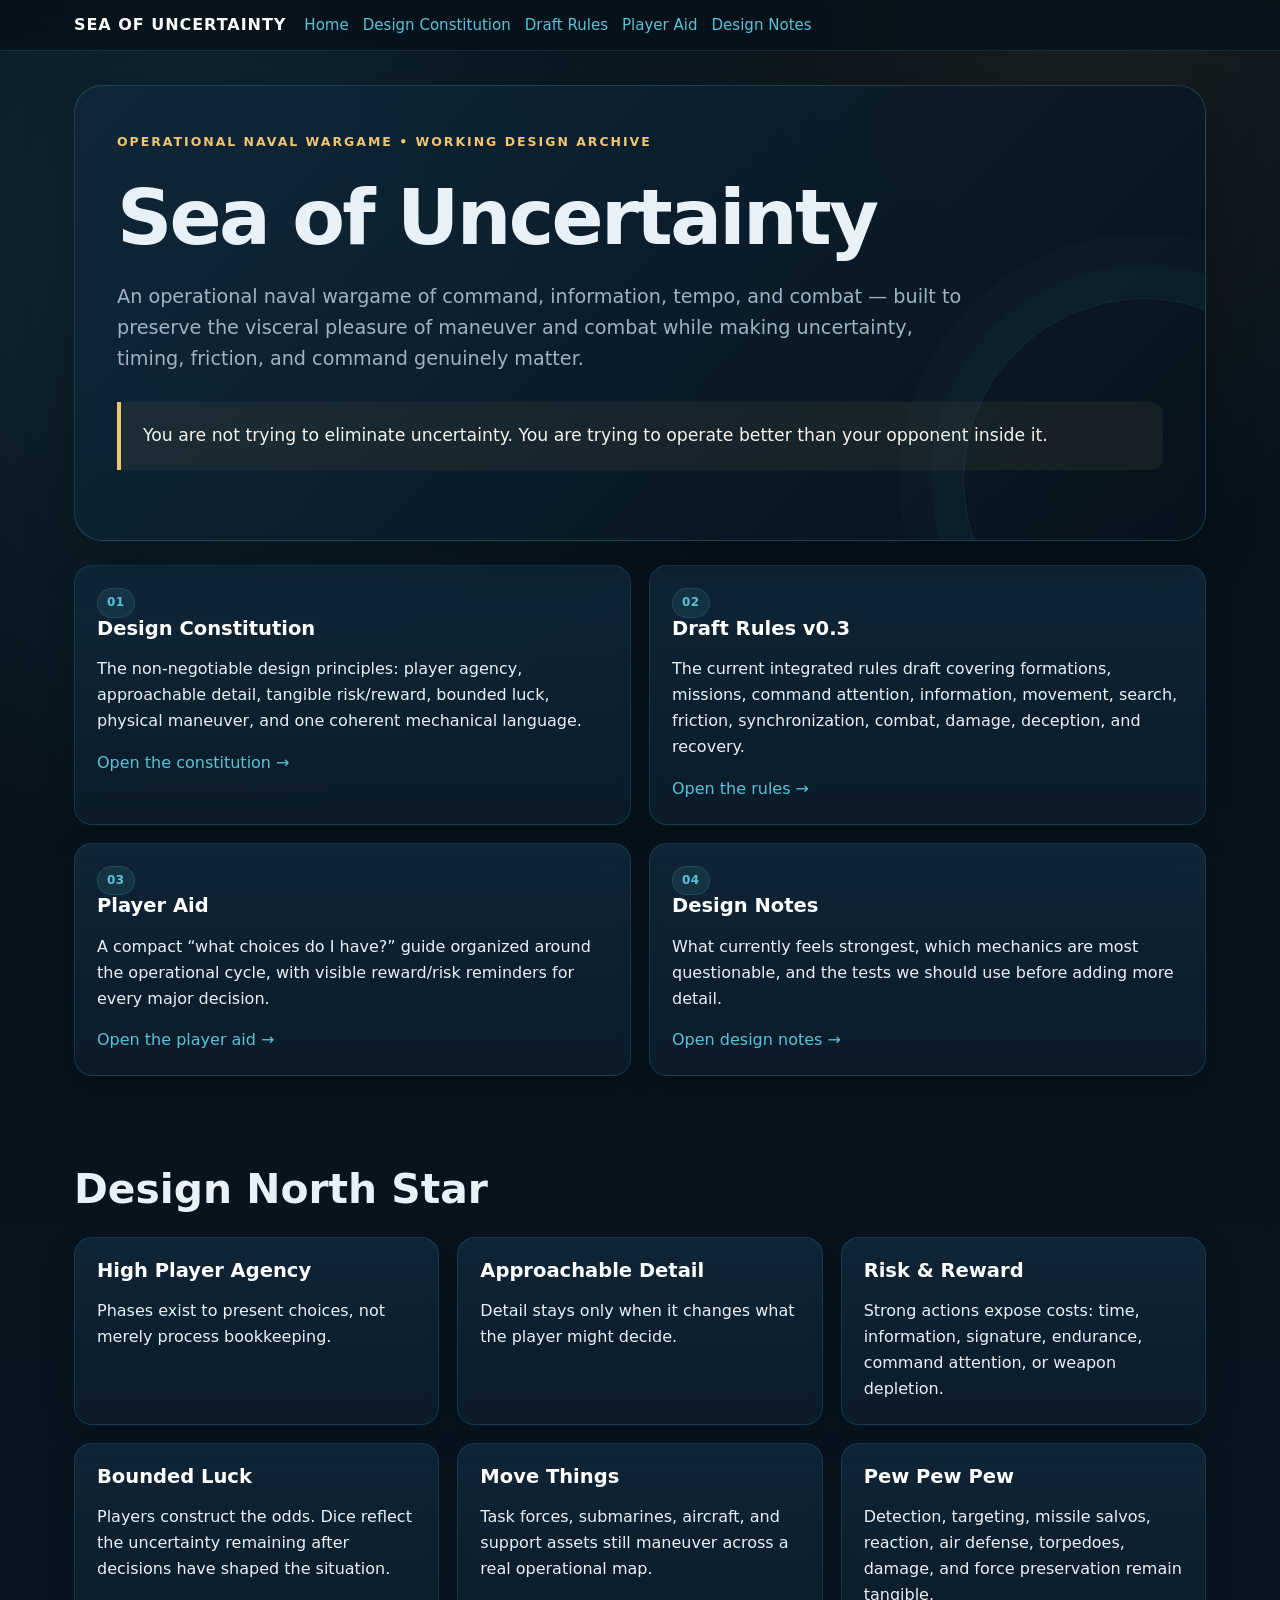
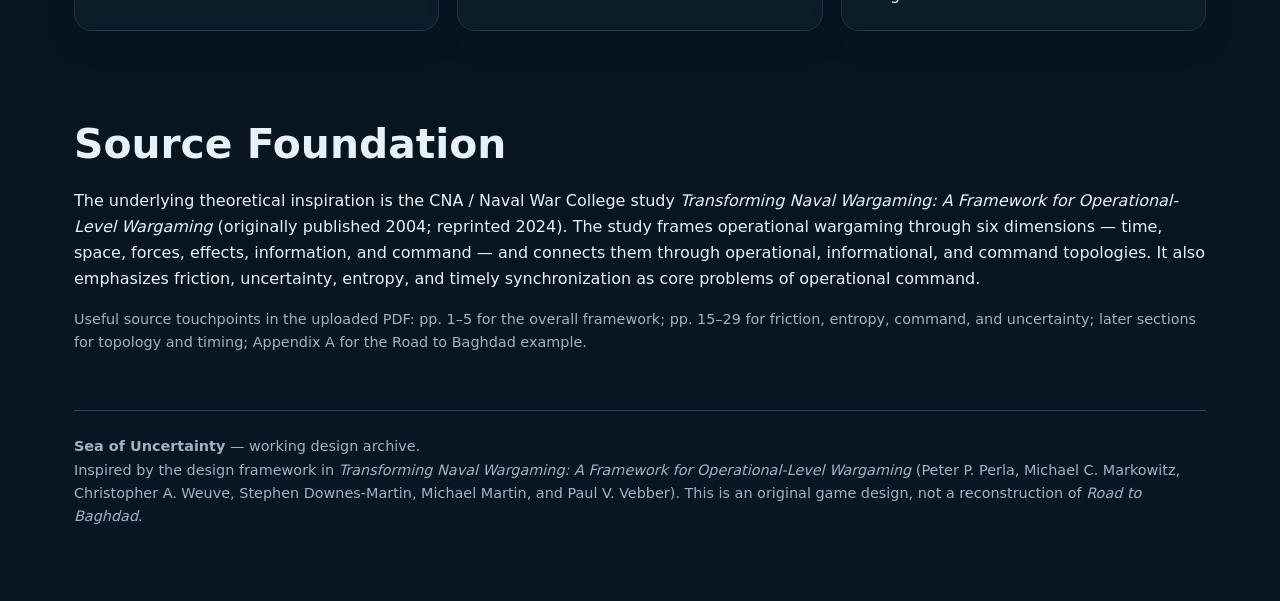
==== docs/rules/SeaOfUncertainty/index.html @ 9f47f304 "Adding the new design for Sea Of Uncertainty rules to the repo" ====
<!doctype html>
<html lang="en"><head><meta charset="utf-8"><meta name="viewport" content="width=device-width,initial-scale=1">
<title>Sea of Uncertainty — Design Archive</title><link rel="stylesheet" href="styles.css"></head>
<body>
<div class="site-nav"><div class="inner">
  <div class="brand">Sea of Uncertainty</div>
  <div class="navlinks">
    <a href="index.html">Home</a>
    <a href="01_design_constitution.html">Design Constitution</a>
    <a href="02_draft_rules_v0_3.html">Draft Rules</a>
    <a href="03_player_aid.html">Player Aid</a>
    <a href="04_design_notes.html">Design Notes</a>
  </div>
</div></div>
<main class="wrap">
<section class="hero">
  <span class="kicker">Operational Naval Wargame • Working Design Archive</span>
  <h1>Sea of Uncertainty</h1>
  <p class="subtitle">An operational naval wargame of command, information, tempo, and combat — built to preserve the visceral pleasure of maneuver and combat while making uncertainty, timing, friction, and command genuinely matter.</p>
  <div class="quote">You are not trying to eliminate uncertainty. You are trying to operate better than your opponent inside it.</div>
</section>

<section class="grid">
  <article class="card wide"><span class="badge">01</span><h3>Design Constitution</h3>
    <p>The non-negotiable design principles: player agency, approachable detail, tangible risk/reward, bounded luck, physical maneuver, and one coherent mechanical language.</p>
    <p><a href="01_design_constitution.html">Open the constitution →</a></p>
  </article>
  <article class="card wide"><span class="badge">02</span><h3>Draft Rules v0.3</h3>
    <p>The current integrated rules draft covering formations, missions, command attention, information, movement, search, friction, synchronization, combat, damage, deception, and recovery.</p>
    <p><a href="02_draft_rules_v0_3.html">Open the rules →</a></p>
  </article>
  <article class="card wide"><span class="badge">03</span><h3>Player Aid</h3>
    <p>A compact “what choices do I have?” guide organized around the operational cycle, with visible reward/risk reminders for every major decision.</p>
    <p><a href="03_player_aid.html">Open the player aid →</a></p>
  </article>
  <article class="card wide"><span class="badge">04</span><h3>Design Notes</h3>
    <p>What currently feels strongest, which mechanics are most questionable, and the tests we should use before adding more detail.</p>
    <p><a href="04_design_notes.html">Open design notes →</a></p>
  </article>
</section>

<section>
<h2>Design North Star</h2>
<div class="grid">
  <div class="card"><h3>High Player Agency</h3><p>Phases exist to present choices, not merely process bookkeeping.</p></div>
  <div class="card"><h3>Approachable Detail</h3><p>Detail stays only when it changes what the player might decide.</p></div>
  <div class="card"><h3>Risk & Reward</h3><p>Strong actions expose costs: time, information, signature, endurance, command attention, or weapon depletion.</p></div>
  <div class="card"><h3>Bounded Luck</h3><p>Players construct the odds. Dice reflect the uncertainty remaining after decisions have shaped the situation.</p></div>
  <div class="card"><h3>Move Things</h3><p>Task forces, submarines, aircraft, and support assets still maneuver across a real operational map.</p></div>
  <div class="card"><h3>Pew Pew Pew</h3><p>Detection, targeting, missile salvos, reaction, air defense, torpedoes, damage, and force preservation remain tangible.</p></div>
</div>
</section>

<section>
<h2>Source Foundation</h2>
<p>The underlying theoretical inspiration is the CNA / Naval War College study <em>Transforming Naval Wargaming: A Framework for Operational-Level Wargaming</em> (originally published 2004; reprinted 2024). The study frames operational wargaming through six dimensions — time, space, forces, effects, information, and command — and connects them through operational, informational, and command topologies. It also emphasizes friction, uncertainty, entropy, and timely synchronization as core problems of operational command.</p>
<p class="small">Useful source touchpoints in the uploaded PDF: pp. 1–5 for the overall framework; pp. 15–29 for friction, entropy, command, and uncertainty; later sections for topology and timing; Appendix A for the Road to Baghdad example.</p>
</section>

<footer>
  <strong>Sea of Uncertainty</strong> — working design archive.<br>
  Inspired by the design framework in <em>Transforming Naval Wargaming: A Framework for Operational-Level Wargaming</em>
  (Peter P. Perla, Michael C. Markowitz, Christopher A. Weuve, Stephen Downes-Martin, Michael Martin, and Paul V. Vebber).
  This is an original game design, not a reconstruction of <em>Road to Baghdad</em>.
</footer>
</main></body></html>
---- docs/rules/SeaOfUncertainty/styles.css ----
:root{
  --ink:#e8f1f7;
  --muted:#9fb3c3;
  --bg:#07131d;
  --panel:#0c1d2a;
  --panel2:#10283a;
  --line:#28485d;
  --accent:#59c3d9;
  --accent2:#f0c674;
  --danger:#ef7d7d;
  --good:#80cfa9;
  --shadow:0 18px 50px rgba(0,0,0,.28);
  --radius:18px;
}
*{box-sizing:border-box}
html{scroll-behavior:smooth}
body{
  margin:0;
  font-family:Inter,ui-sans-serif,system-ui,-apple-system,Segoe UI,Roboto,Helvetica,Arial,sans-serif;
  color:var(--ink);
  background:
    radial-gradient(circle at 15% 10%, rgba(89,195,217,.12), transparent 28%),
    radial-gradient(circle at 85% 0%, rgba(240,198,116,.08), transparent 22%),
    linear-gradient(180deg,#06111a 0%,#07131d 55%,#081724 100%);
  line-height:1.62;
}
a{color:var(--accent);text-decoration:none}
a:hover{text-decoration:underline}
.wrap{max-width:1180px;margin:0 auto;padding:34px 24px 72px}
.site-nav{
  position:sticky;top:0;z-index:10;
  backdrop-filter:blur(16px);
  background:rgba(6,17,26,.84);
  border-bottom:1px solid rgba(89,195,217,.16);
}
.site-nav .inner{
  max-width:1180px;margin:0 auto;padding:12px 24px;
  display:flex;gap:18px;align-items:center;flex-wrap:wrap;
}
.brand{font-weight:800;letter-spacing:.06em;text-transform:uppercase;color:#fff}
.navlinks{display:flex;gap:14px;flex-wrap:wrap;font-size:.94rem}
.hero{
  padding:42px;
  border:1px solid rgba(89,195,217,.22);
  background:linear-gradient(135deg,rgba(16,40,58,.92),rgba(7,19,29,.95));
  border-radius:28px;
  box-shadow:var(--shadow);
  position:relative;
  overflow:hidden;
}
.hero:after{
  content:"";
  position:absolute;inset:auto -120px -120px auto;
  width:360px;height:360px;border-radius:50%;
  border:1px solid rgba(89,195,217,.12);
  box-shadow:0 0 0 32px rgba(89,195,217,.025),0 0 0 64px rgba(89,195,217,.018);
}
.kicker{
  display:inline-block;
  font-size:.78rem;font-weight:800;letter-spacing:.16em;text-transform:uppercase;
  color:var(--accent2);margin-bottom:10px
}
h1,h2,h3{line-height:1.15}
h1{font-size:clamp(2.5rem,6vw,5.3rem);margin:.15em 0 .2em;letter-spacing:-.035em}
h2{font-size:clamp(1.7rem,3.2vw,2.55rem);margin:2.2em 0 .5em}
h3{font-size:1.22rem;margin:1.7em 0 .4em;color:#fff}
.subtitle{font-size:1.2rem;color:var(--muted);max-width:850px}
.quote{
  margin:28px 0;padding:20px 22px;border-left:4px solid var(--accent2);
  background:rgba(240,198,116,.06);border-radius:0 12px 12px 0;
  font-size:1.08rem;color:#f5f3eb
}
.grid{display:grid;grid-template-columns:repeat(12,1fr);gap:18px;margin:24px 0}
.card{
  grid-column:span 4;
  padding:22px;border-radius:var(--radius);
  background:linear-gradient(180deg,rgba(16,40,58,.86),rgba(12,29,42,.86));
  border:1px solid rgba(89,195,217,.16);
  box-shadow:0 12px 30px rgba(0,0,0,.16)
}
.card h3{margin-top:0}
.card p:last-child{margin-bottom:0}
.wide{grid-column:span 6}
.full{grid-column:1/-1}
.badge{
  display:inline-flex;align-items:center;gap:7px;
  padding:4px 9px;border-radius:999px;background:rgba(89,195,217,.1);
  color:var(--accent);border:1px solid rgba(89,195,217,.16);
  font-size:.75rem;font-weight:800;letter-spacing:.04em;text-transform:uppercase
}
table{width:100%;border-collapse:separate;border-spacing:0;margin:16px 0 28px;overflow:hidden;border-radius:14px;border:1px solid var(--line)}
th,td{padding:12px 14px;border-bottom:1px solid var(--line);vertical-align:top}
th{background:#10283a;text-align:left;color:#fff}
tr:last-child td{border-bottom:none}
tr:nth-child(even) td{background:rgba(255,255,255,.012)}
.callout{
  padding:18px 20px;margin:18px 0;border:1px solid rgba(89,195,217,.2);
  background:rgba(89,195,217,.055);border-radius:14px
}
.callout.good{border-color:rgba(128,207,169,.3);background:rgba(128,207,169,.06)}
.callout.warn{border-color:rgba(240,198,116,.32);background:rgba(240,198,116,.06)}
.callout.danger{border-color:rgba(239,125,125,.28);background:rgba(239,125,125,.05)}
.phase{
  margin:18px 0;padding:22px;border-radius:16px;
  border:1px solid var(--line);background:rgba(12,29,42,.74)
}
.phase-no{
  float:left;width:42px;height:42px;border-radius:50%;
  display:grid;place-items:center;margin-right:14px;
  background:var(--accent);color:#06111a;font-weight:900
}
.phase h3{margin:0 0 4px}
.phase .ask{color:var(--accent2);font-weight:800}
ul,ol{padding-left:1.25rem}
li{margin:.34em 0}
hr{border:0;border-top:1px solid var(--line);margin:36px 0}
footer{margin-top:56px;padding-top:24px;border-top:1px solid var(--line);color:var(--muted);font-size:.9rem}
.small{font-size:.9rem;color:var(--muted)}
code,pre{font-family:ui-monospace,SFMono-Regular,Consolas,monospace}
pre{
  padding:16px;overflow:auto;border-radius:12px;background:#06111a;border:1px solid var(--line);color:#ccecf4
}
.risk{color:var(--danger);font-weight:700}
.reward{color:var(--good);font-weight:700}
.choice-row{
  display:grid;grid-template-columns:1.1fr 1.2fr 1.2fr;gap:10px;
  padding:12px 0;border-bottom:1px dashed rgba(159,179,195,.2)
}
.choice-row:last-child{border-bottom:0}
.toc{columns:2;column-gap:28px}
.toc a{display:block;padding:5px 0;break-inside:avoid}
details{
  margin:12px 0;padding:14px 16px;border-radius:12px;border:1px solid var(--line);background:rgba(12,29,42,.55)
}
summary{cursor:pointer;font-weight:800;color:#fff}
@media(max-width:850px){
  .card,.wide{grid-column:1/-1}
  .hero{padding:28px}
  .toc{columns:1}
  .choice-row{grid-template-columns:1fr}
}
@media print{
  .site-nav{display:none}
  body{background:#fff;color:#111}
  .wrap{max-width:none;padding:0}
  .hero,.card,.phase,.callout,details{box-shadow:none;background:#fff;color:#111;border-color:#bbb}
  h1,h2,h3,.brand,th,summary{color:#111}
  .subtitle,.small,footer{color:#444}
  table{border-color:#999}
  th{background:#eee}
  a{color:#111}
  .quote{background:#f6f6f6;color:#111}
}
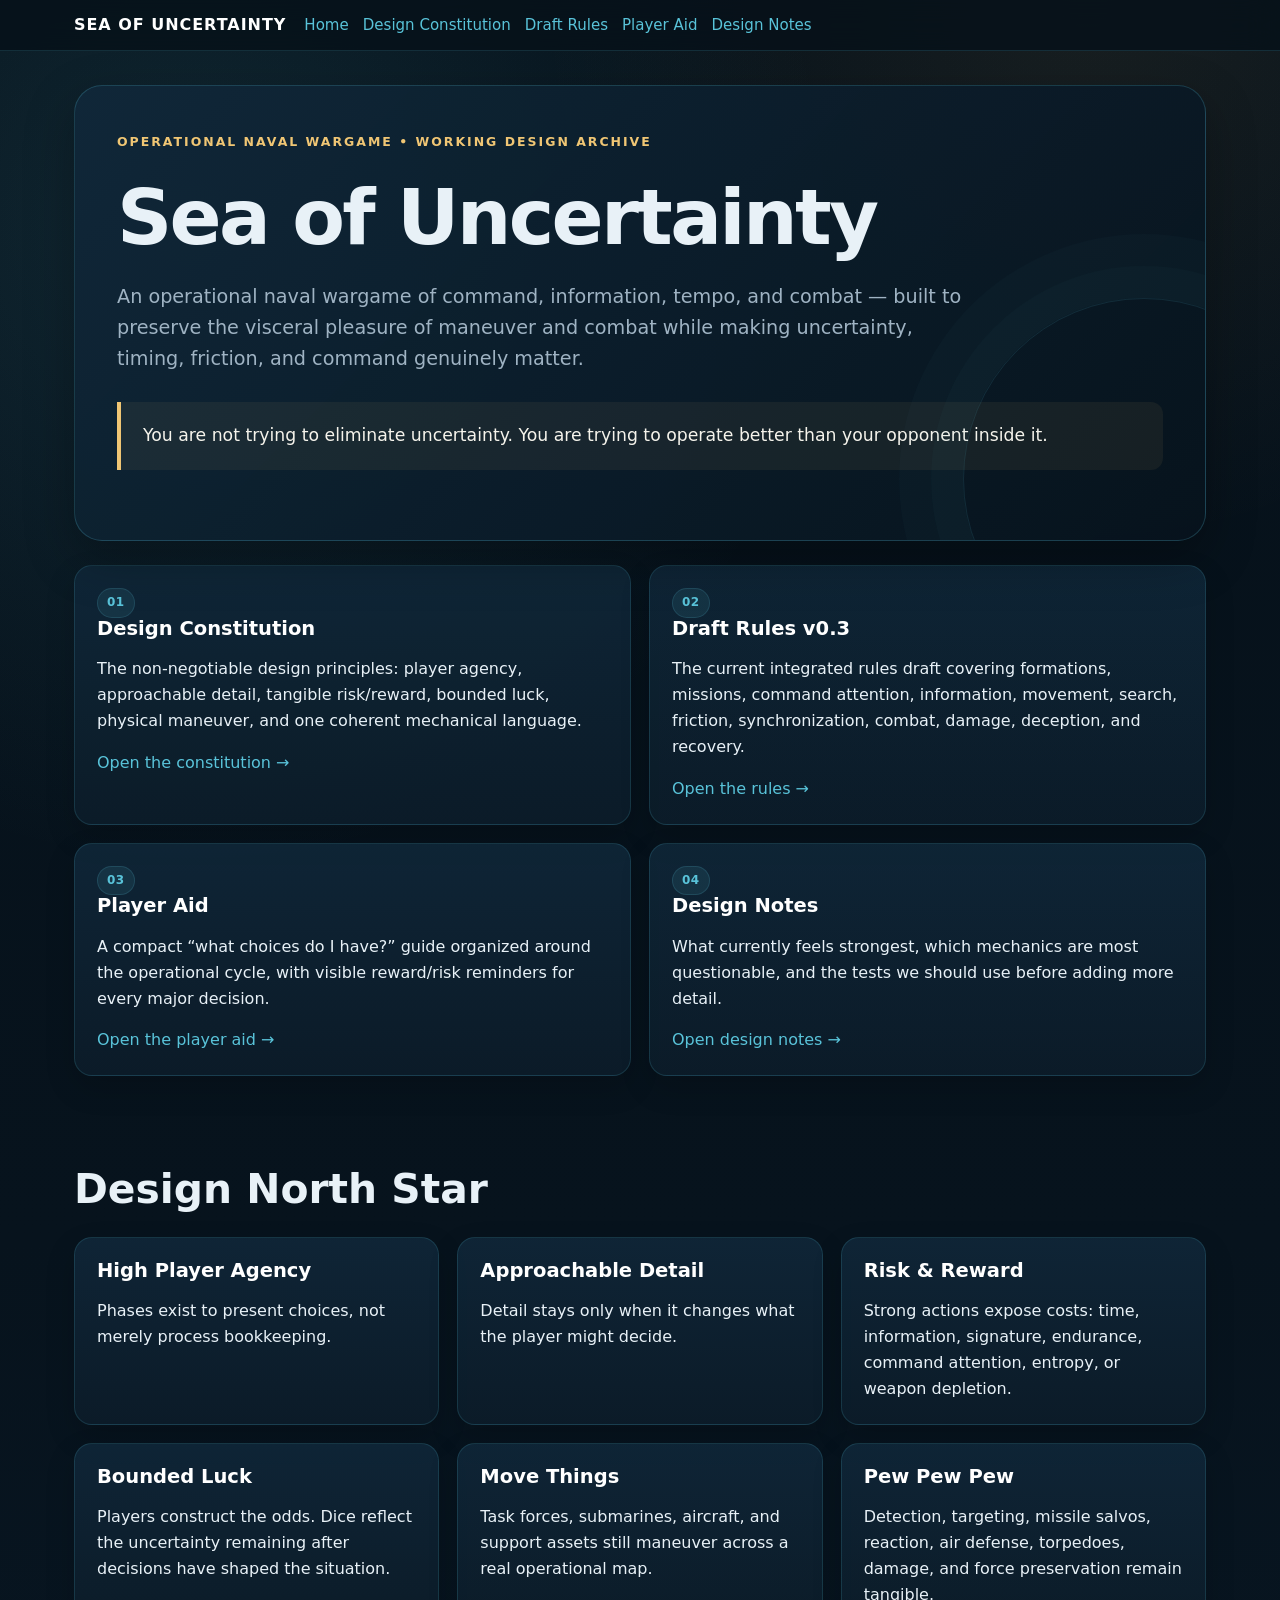
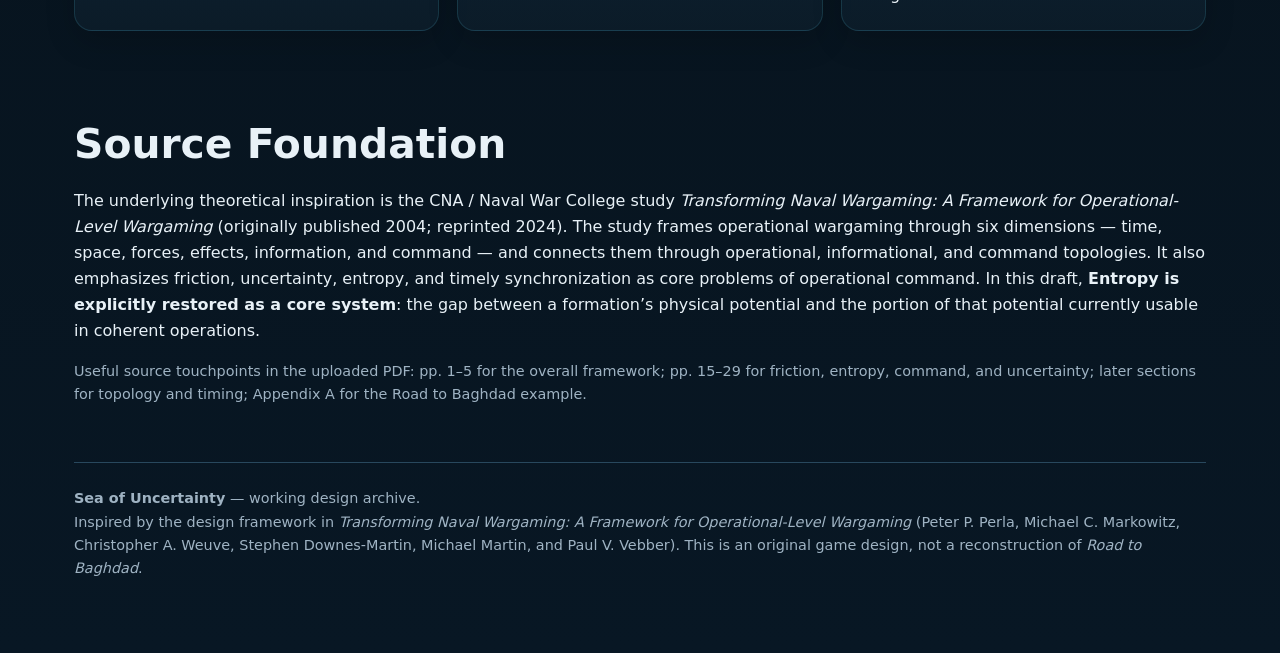
==== commit 621de604: "Push edited rules for Sea Of Uncertainty" ====
--- a/docs/rules/SeaOfUncertainty/index.html
+++ b/docs/rules/SeaOfUncertainty/index.html
@@ -44,7 +44,7 @@
 <div class="grid">
   <div class="card"><h3>High Player Agency</h3><p>Phases exist to present choices, not merely process bookkeeping.</p></div>
   <div class="card"><h3>Approachable Detail</h3><p>Detail stays only when it changes what the player might decide.</p></div>
-  <div class="card"><h3>Risk & Reward</h3><p>Strong actions expose costs: time, information, signature, endurance, command attention, or weapon depletion.</p></div>
+  <div class="card"><h3>Risk & Reward</h3><p>Strong actions expose costs: time, information, signature, endurance, command attention, entropy, or weapon depletion.</p></div>
   <div class="card"><h3>Bounded Luck</h3><p>Players construct the odds. Dice reflect the uncertainty remaining after decisions have shaped the situation.</p></div>
   <div class="card"><h3>Move Things</h3><p>Task forces, submarines, aircraft, and support assets still maneuver across a real operational map.</p></div>
   <div class="card"><h3>Pew Pew Pew</h3><p>Detection, targeting, missile salvos, reaction, air defense, torpedoes, damage, and force preservation remain tangible.</p></div>
@@ -53,7 +53,7 @@
 
 <section>
 <h2>Source Foundation</h2>
-<p>The underlying theoretical inspiration is the CNA / Naval War College study <em>Transforming Naval Wargaming: A Framework for Operational-Level Wargaming</em> (originally published 2004; reprinted 2024). The study frames operational wargaming through six dimensions — time, space, forces, effects, information, and command — and connects them through operational, informational, and command topologies. It also emphasizes friction, uncertainty, entropy, and timely synchronization as core problems of operational command.</p>
+<p>The underlying theoretical inspiration is the CNA / Naval War College study <em>Transforming Naval Wargaming: A Framework for Operational-Level Wargaming</em> (originally published 2004; reprinted 2024). The study frames operational wargaming through six dimensions — time, space, forces, effects, information, and command — and connects them through operational, informational, and command topologies. It also emphasizes friction, uncertainty, entropy, and timely synchronization as core problems of operational command. In this draft, <strong>Entropy is explicitly restored as a core system</strong>: the gap between a formation’s physical potential and the portion of that potential currently usable in coherent operations.</p>
 <p class="small">Useful source touchpoints in the uploaded PDF: pp. 1–5 for the overall framework; pp. 15–29 for friction, entropy, command, and uncertainty; later sections for topology and timing; Appendix A for the Road to Baghdad example.</p>
 </section>
 
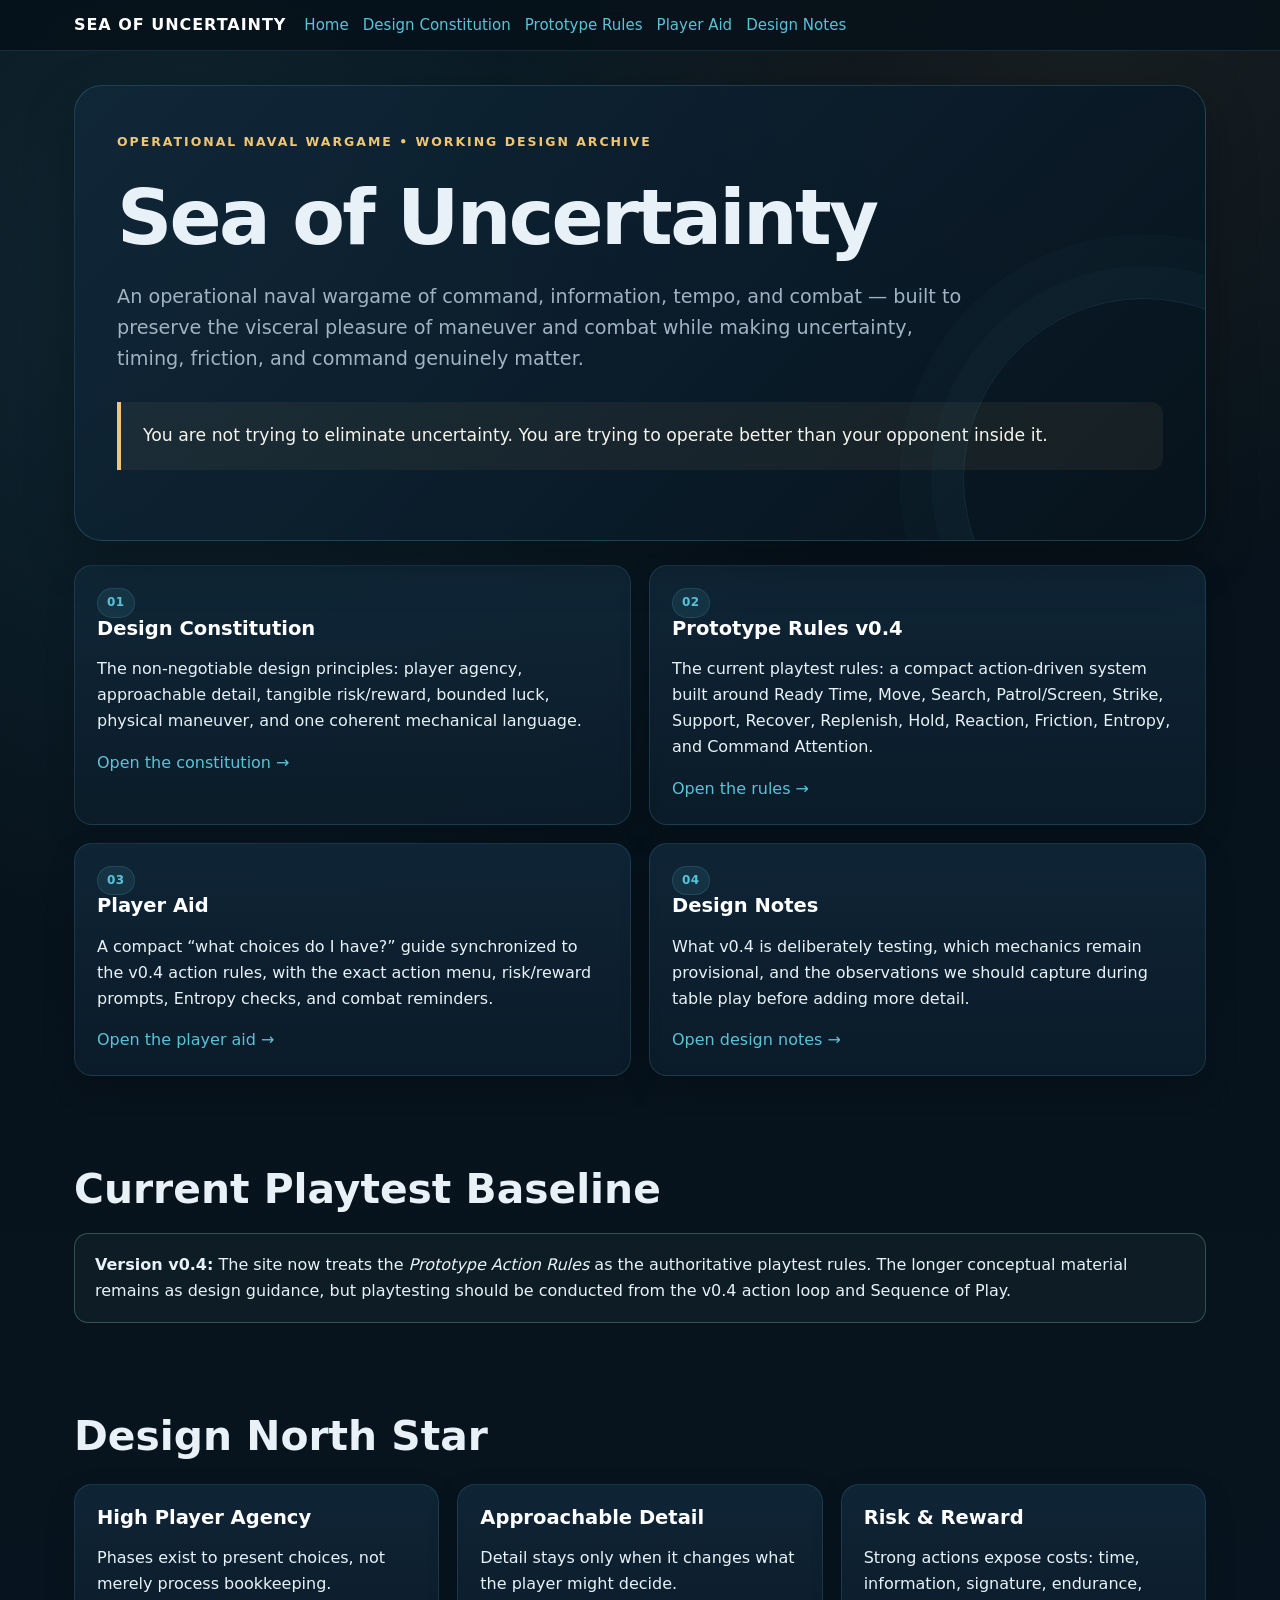
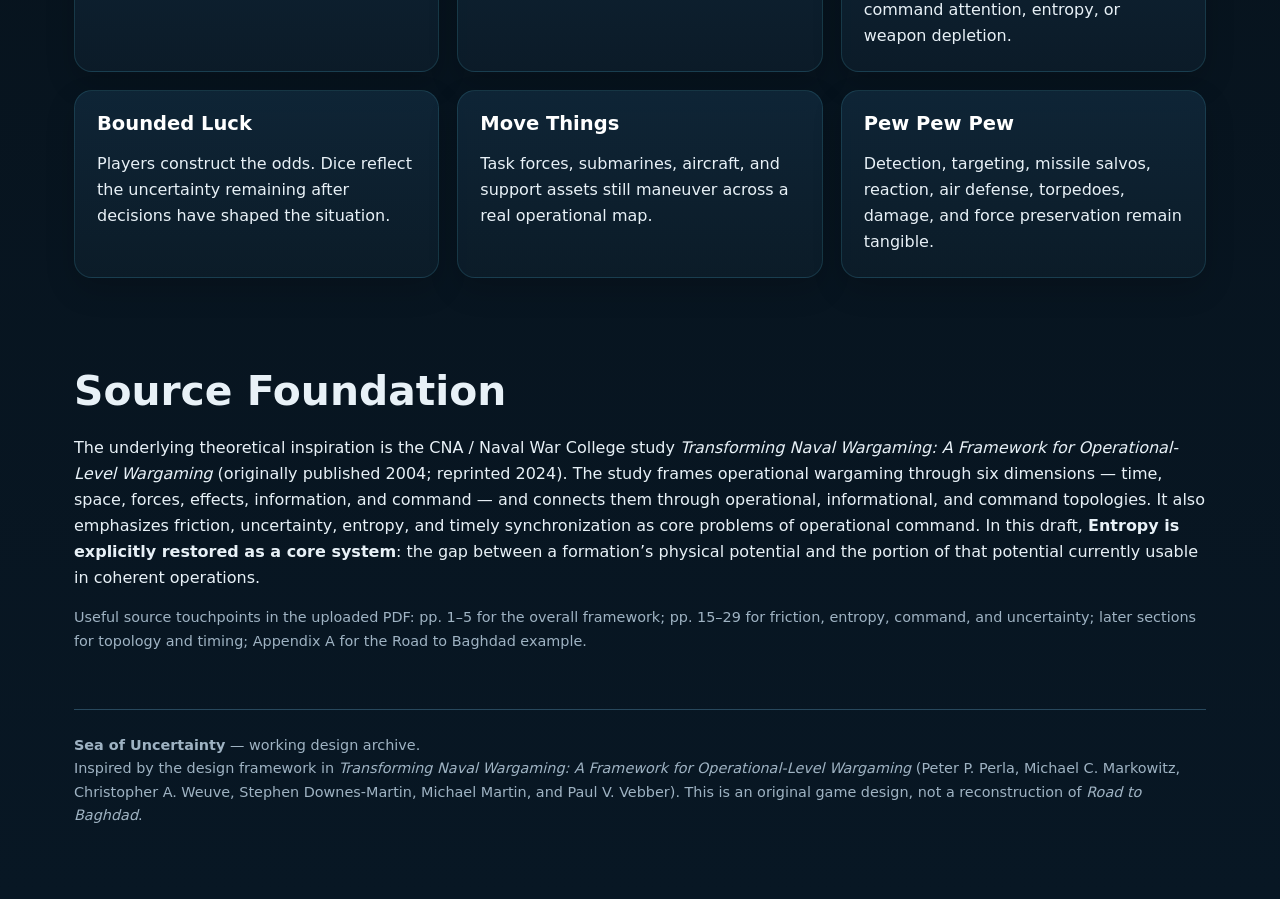
==== commit cb385db1: "Updating the SoD rule set that is included in this repo bundle." ====
--- a/docs/rules/SeaOfUncertainty/index.html
+++ b/docs/rules/SeaOfUncertainty/index.html
@@ -7,7 +7,7 @@
   <div class="navlinks">
     <a href="index.html">Home</a>
     <a href="01_design_constitution.html">Design Constitution</a>
-    <a href="02_draft_rules_v0_3.html">Draft Rules</a>
+    <a href="02_prototype_rules_v0_4.html">Prototype Rules</a>
     <a href="03_player_aid.html">Player Aid</a>
     <a href="04_design_notes.html">Design Notes</a>
   </div>
@@ -25,18 +25,23 @@
     <p>The non-negotiable design principles: player agency, approachable detail, tangible risk/reward, bounded luck, physical maneuver, and one coherent mechanical language.</p>
     <p><a href="01_design_constitution.html">Open the constitution →</a></p>
   </article>
-  <article class="card wide"><span class="badge">02</span><h3>Draft Rules v0.3</h3>
-    <p>The current integrated rules draft covering formations, missions, command attention, information, movement, search, friction, synchronization, combat, damage, deception, and recovery.</p>
-    <p><a href="02_draft_rules_v0_3.html">Open the rules →</a></p>
+  <article class="card wide"><span class="badge">02</span><h3>Prototype Rules v0.4</h3>
+    <p>The current playtest rules: a compact action-driven system built around Ready Time, Move, Search, Patrol/Screen, Strike, Support, Recover, Replenish, Hold, Reaction, Friction, Entropy, and Command Attention.</p>
+    <p><a href="02_prototype_rules_v0_4.html">Open the rules →</a></p>
   </article>
   <article class="card wide"><span class="badge">03</span><h3>Player Aid</h3>
-    <p>A compact “what choices do I have?” guide organized around the operational cycle, with visible reward/risk reminders for every major decision.</p>
+    <p>A compact “what choices do I have?” guide synchronized to the v0.4 action rules, with the exact action menu, risk/reward prompts, Entropy checks, and combat reminders.</p>
     <p><a href="03_player_aid.html">Open the player aid →</a></p>
   </article>
   <article class="card wide"><span class="badge">04</span><h3>Design Notes</h3>
-    <p>What currently feels strongest, which mechanics are most questionable, and the tests we should use before adding more detail.</p>
+    <p>What v0.4 is deliberately testing, which mechanics remain provisional, and the observations we should capture during table play before adding more detail.</p>
     <p><a href="04_design_notes.html">Open design notes →</a></p>
   </article>
+</section>
+
+<section>
+<h2>Current Playtest Baseline</h2>
+<div class="callout good"><strong>Version v0.4:</strong> The site now treats the <em>Prototype Action Rules</em> as the authoritative playtest rules. The longer conceptual material remains as design guidance, but playtesting should be conducted from the v0.4 action loop and Sequence of Play.</div>
 </section>
 
 <section>
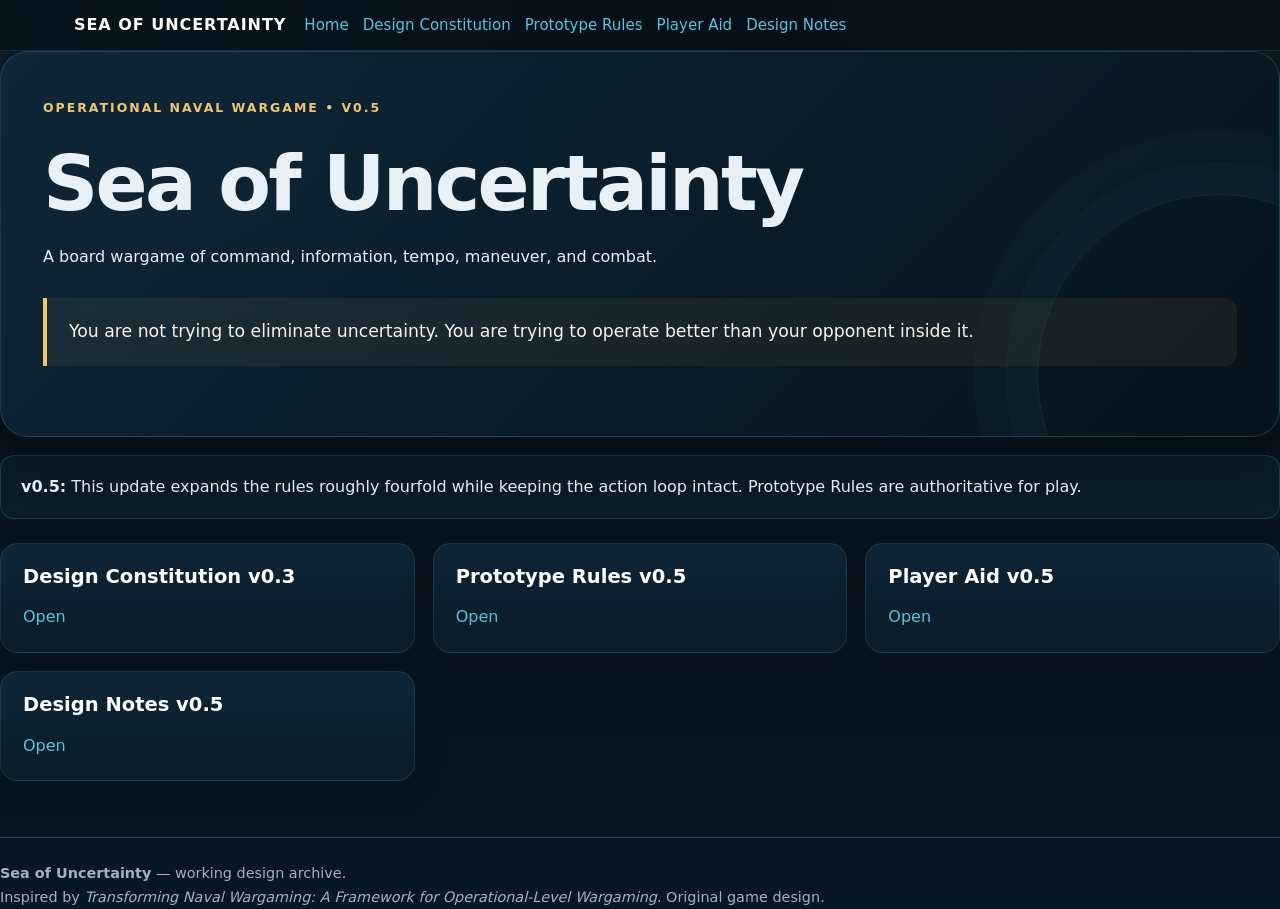
==== commit 88079c8d: "Update SoU Rules" ====
--- a/docs/rules/SeaOfUncertainty/index.html
+++ b/docs/rules/SeaOfUncertainty/index.html
@@ -1,71 +1,14 @@
-<!doctype html>
-<html lang="en"><head><meta charset="utf-8"><meta name="viewport" content="width=device-width,initial-scale=1">
-<title>Sea of Uncertainty — Design Archive</title><link rel="stylesheet" href="styles.css"></head>
-<body>
-<div class="site-nav"><div class="inner">
-  <div class="brand">Sea of Uncertainty</div>
-  <div class="navlinks">
-    <a href="index.html">Home</a>
-    <a href="01_design_constitution.html">Design Constitution</a>
-    <a href="02_prototype_rules_v0_4.html">Prototype Rules</a>
-    <a href="03_player_aid.html">Player Aid</a>
-    <a href="04_design_notes.html">Design Notes</a>
-  </div>
-</div></div>
-<main class="wrap">
-<section class="hero">
-  <span class="kicker">Operational Naval Wargame • Working Design Archive</span>
-  <h1>Sea of Uncertainty</h1>
-  <p class="subtitle">An operational naval wargame of command, information, tempo, and combat — built to preserve the visceral pleasure of maneuver and combat while making uncertainty, timing, friction, and command genuinely matter.</p>
-  <div class="quote">You are not trying to eliminate uncertainty. You are trying to operate better than your opponent inside it.</div>
-</section>
-
-<section class="grid">
-  <article class="card wide"><span class="badge">01</span><h3>Design Constitution</h3>
-    <p>The non-negotiable design principles: player agency, approachable detail, tangible risk/reward, bounded luck, physical maneuver, and one coherent mechanical language.</p>
-    <p><a href="01_design_constitution.html">Open the constitution →</a></p>
-  </article>
-  <article class="card wide"><span class="badge">02</span><h3>Prototype Rules v0.4</h3>
-    <p>The current playtest rules: a compact action-driven system built around Ready Time, Move, Search, Patrol/Screen, Strike, Support, Recover, Replenish, Hold, Reaction, Friction, Entropy, and Command Attention.</p>
-    <p><a href="02_prototype_rules_v0_4.html">Open the rules →</a></p>
-  </article>
-  <article class="card wide"><span class="badge">03</span><h3>Player Aid</h3>
-    <p>A compact “what choices do I have?” guide synchronized to the v0.4 action rules, with the exact action menu, risk/reward prompts, Entropy checks, and combat reminders.</p>
-    <p><a href="03_player_aid.html">Open the player aid →</a></p>
-  </article>
-  <article class="card wide"><span class="badge">04</span><h3>Design Notes</h3>
-    <p>What v0.4 is deliberately testing, which mechanics remain provisional, and the observations we should capture during table play before adding more detail.</p>
-    <p><a href="04_design_notes.html">Open design notes →</a></p>
-  </article>
-</section>
-
-<section>
-<h2>Current Playtest Baseline</h2>
-<div class="callout good"><strong>Version v0.4:</strong> The site now treats the <em>Prototype Action Rules</em> as the authoritative playtest rules. The longer conceptual material remains as design guidance, but playtesting should be conducted from the v0.4 action loop and Sequence of Play.</div>
-</section>
-
-<section>
-<h2>Design North Star</h2>
-<div class="grid">
-  <div class="card"><h3>High Player Agency</h3><p>Phases exist to present choices, not merely process bookkeeping.</p></div>
-  <div class="card"><h3>Approachable Detail</h3><p>Detail stays only when it changes what the player might decide.</p></div>
-  <div class="card"><h3>Risk & Reward</h3><p>Strong actions expose costs: time, information, signature, endurance, command attention, entropy, or weapon depletion.</p></div>
-  <div class="card"><h3>Bounded Luck</h3><p>Players construct the odds. Dice reflect the uncertainty remaining after decisions have shaped the situation.</p></div>
-  <div class="card"><h3>Move Things</h3><p>Task forces, submarines, aircraft, and support assets still maneuver across a real operational map.</p></div>
-  <div class="card"><h3>Pew Pew Pew</h3><p>Detection, targeting, missile salvos, reaction, air defense, torpedoes, damage, and force preservation remain tangible.</p></div>
-</div>
-</section>
-
-<section>
-<h2>Source Foundation</h2>
-<p>The underlying theoretical inspiration is the CNA / Naval War College study <em>Transforming Naval Wargaming: A Framework for Operational-Level Wargaming</em> (originally published 2004; reprinted 2024). The study frames operational wargaming through six dimensions — time, space, forces, effects, information, and command — and connects them through operational, informational, and command topologies. It also emphasizes friction, uncertainty, entropy, and timely synchronization as core problems of operational command. In this draft, <strong>Entropy is explicitly restored as a core system</strong>: the gap between a formation’s physical potential and the portion of that potential currently usable in coherent operations.</p>
-<p class="small">Useful source touchpoints in the uploaded PDF: pp. 1–5 for the overall framework; pp. 15–29 for friction, entropy, command, and uncertainty; later sections for topology and timing; Appendix A for the Road to Baghdad example.</p>
-</section>
-
-<footer>
-  <strong>Sea of Uncertainty</strong> — working design archive.<br>
-  Inspired by the design framework in <em>Transforming Naval Wargaming: A Framework for Operational-Level Wargaming</em>
-  (Peter P. Perla, Michael C. Markowitz, Christopher A. Weuve, Stephen Downes-Martin, Michael Martin, and Paul V. Vebber).
-  This is an original game design, not a reconstruction of <em>Road to Baghdad</em>.
-</footer>
-</main></body></html>+<!doctype html><html><head><meta charset="utf-8"><meta name="viewport" content="width=device-width,initial-scale=1"><title>Sea of Uncertainty v0.5</title><link rel="stylesheet" href="styles.css"></head><body><div class="site-nav"><div class="inner">
+<div class="brand"><strong>Sea of Uncertainty</strong></div>
+<div class="navlinks">
+<a href="index.html">Home</a>
+<a href="01_design_constitution.html">Design Constitution</a>
+<a href="02_prototype_rules_v0_5.html">Prototype Rules</a>
+<a href="03_player_aid.html">Player Aid</a>
+<a href="04_design_notes.html">Design Notes</a>
+</div></div></div><main>
+<section class="hero"><span class="kicker">Operational Naval Wargame • v0.5</span><h1>Sea of Uncertainty</h1><p>A board wargame of command, information, tempo, maneuver, and combat.</p><div class="quote">You are not trying to eliminate uncertainty. You are trying to operate better than your opponent inside it.</div></section>
+<div class="callout"><strong>v0.5:</strong> This update expands the rules roughly fourfold while keeping the action loop intact. Prototype Rules are authoritative for play.</div>
+<div class="grid"><div class="card"><h3>Design Constitution v0.3</h3><p><a href="01_design_constitution.html">Open</a></p></div><div class="card"><h3>Prototype Rules v0.5</h3><p><a href="02_prototype_rules_v0_5.html">Open</a></p></div><div class="card"><h3>Player Aid v0.5</h3><p><a href="03_player_aid.html">Open</a></p></div><div class="card"><h3>Design Notes v0.5</h3><p><a href="04_design_notes.html">Open</a></p></div></div>
+<footer><strong>Sea of Uncertainty</strong> — working design archive.<br>
+Inspired by <em>Transforming Naval Wargaming: A Framework for Operational-Level Wargaming</em>. Original game design.</footer></main></body></html>
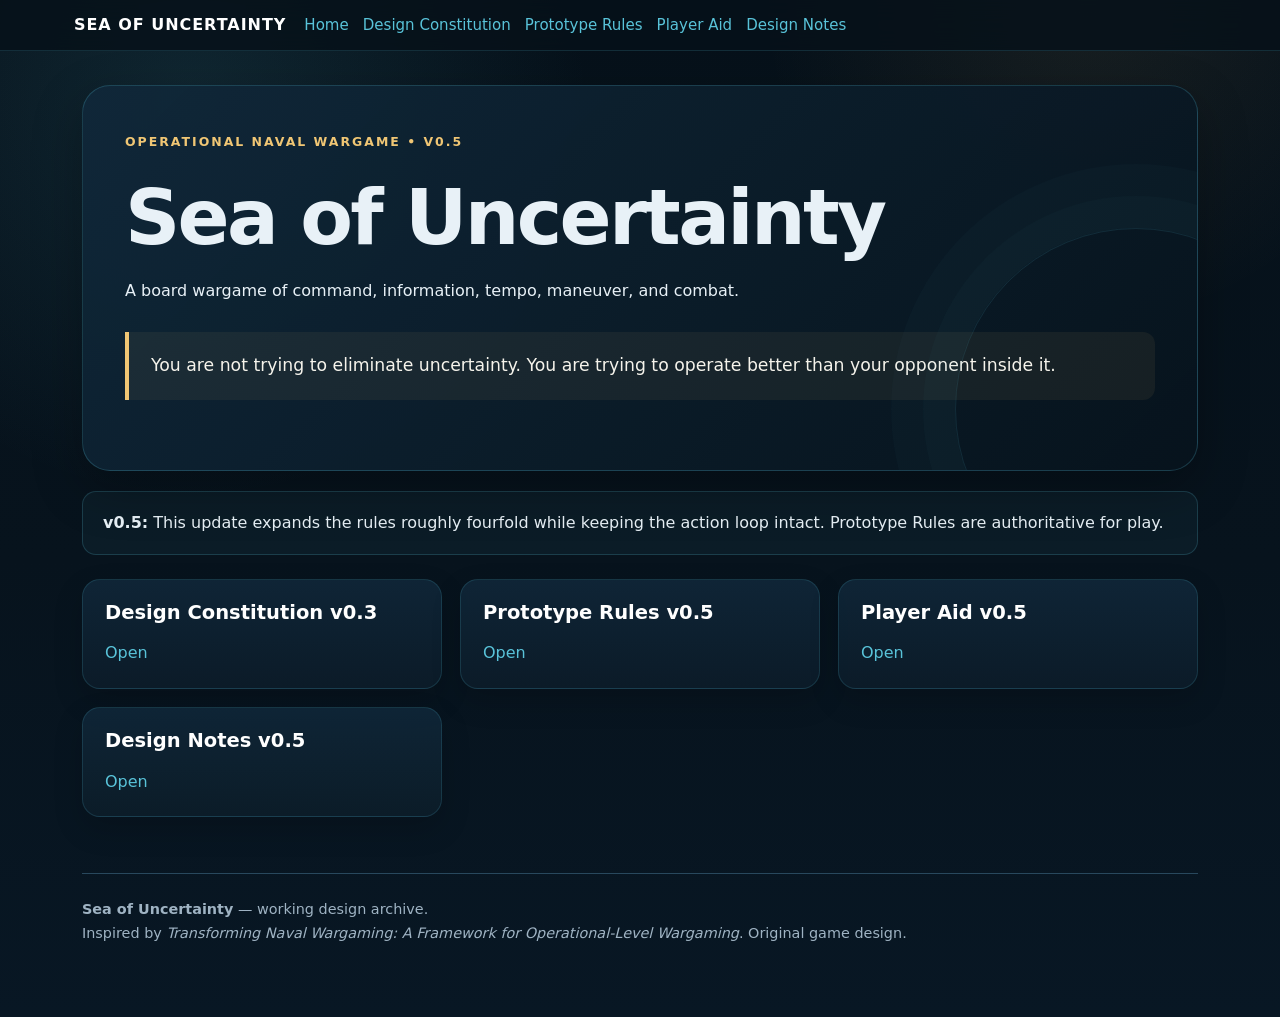
==== commit 7ccd8404: "Upload rules fixes." ====
--- a/docs/rules/SeaOfUncertainty/index.html
+++ b/docs/rules/SeaOfUncertainty/index.html
@@ -6,7 +6,7 @@
 <a href="02_prototype_rules_v0_5.html">Prototype Rules</a>
 <a href="03_player_aid.html">Player Aid</a>
 <a href="04_design_notes.html">Design Notes</a>
-</div></div></div><main>
+</div></div></div><main class="wrap">
 <section class="hero"><span class="kicker">Operational Naval Wargame • v0.5</span><h1>Sea of Uncertainty</h1><p>A board wargame of command, information, tempo, maneuver, and combat.</p><div class="quote">You are not trying to eliminate uncertainty. You are trying to operate better than your opponent inside it.</div></section>
 <div class="callout"><strong>v0.5:</strong> This update expands the rules roughly fourfold while keeping the action loop intact. Prototype Rules are authoritative for play.</div>
 <div class="grid"><div class="card"><h3>Design Constitution v0.3</h3><p><a href="01_design_constitution.html">Open</a></p></div><div class="card"><h3>Prototype Rules v0.5</h3><p><a href="02_prototype_rules_v0_5.html">Open</a></p></div><div class="card"><h3>Player Aid v0.5</h3><p><a href="03_player_aid.html">Open</a></p></div><div class="card"><h3>Design Notes v0.5</h3><p><a href="04_design_notes.html">Open</a></p></div></div>
--- a/docs/rules/SeaOfUncertainty/styles.css
+++ b/docs/rules/SeaOfUncertainty/styles.css
@@ -27,7 +27,7 @@
 }
 a{color:var(--accent);text-decoration:none}
 a:hover{text-decoration:underline}
-.wrap{max-width:1180px;margin:0 auto;padding:34px 24px 72px}
+.wrap{max-width:1180px;margin:0 auto;padding:34px 32px 72px}
 .site-nav{
   position:sticky;top:0;z-index:10;
   backdrop-filter:blur(16px);
@@ -152,3 +152,6 @@
   a{color:#111}
   .quote{background:#f6f6f6;color:#111}
 }
+
+main.wrap > h2:first-of-type{margin-top:1.6em}
+main.wrap > .callout:first-of-type{margin-top:1.25rem}
